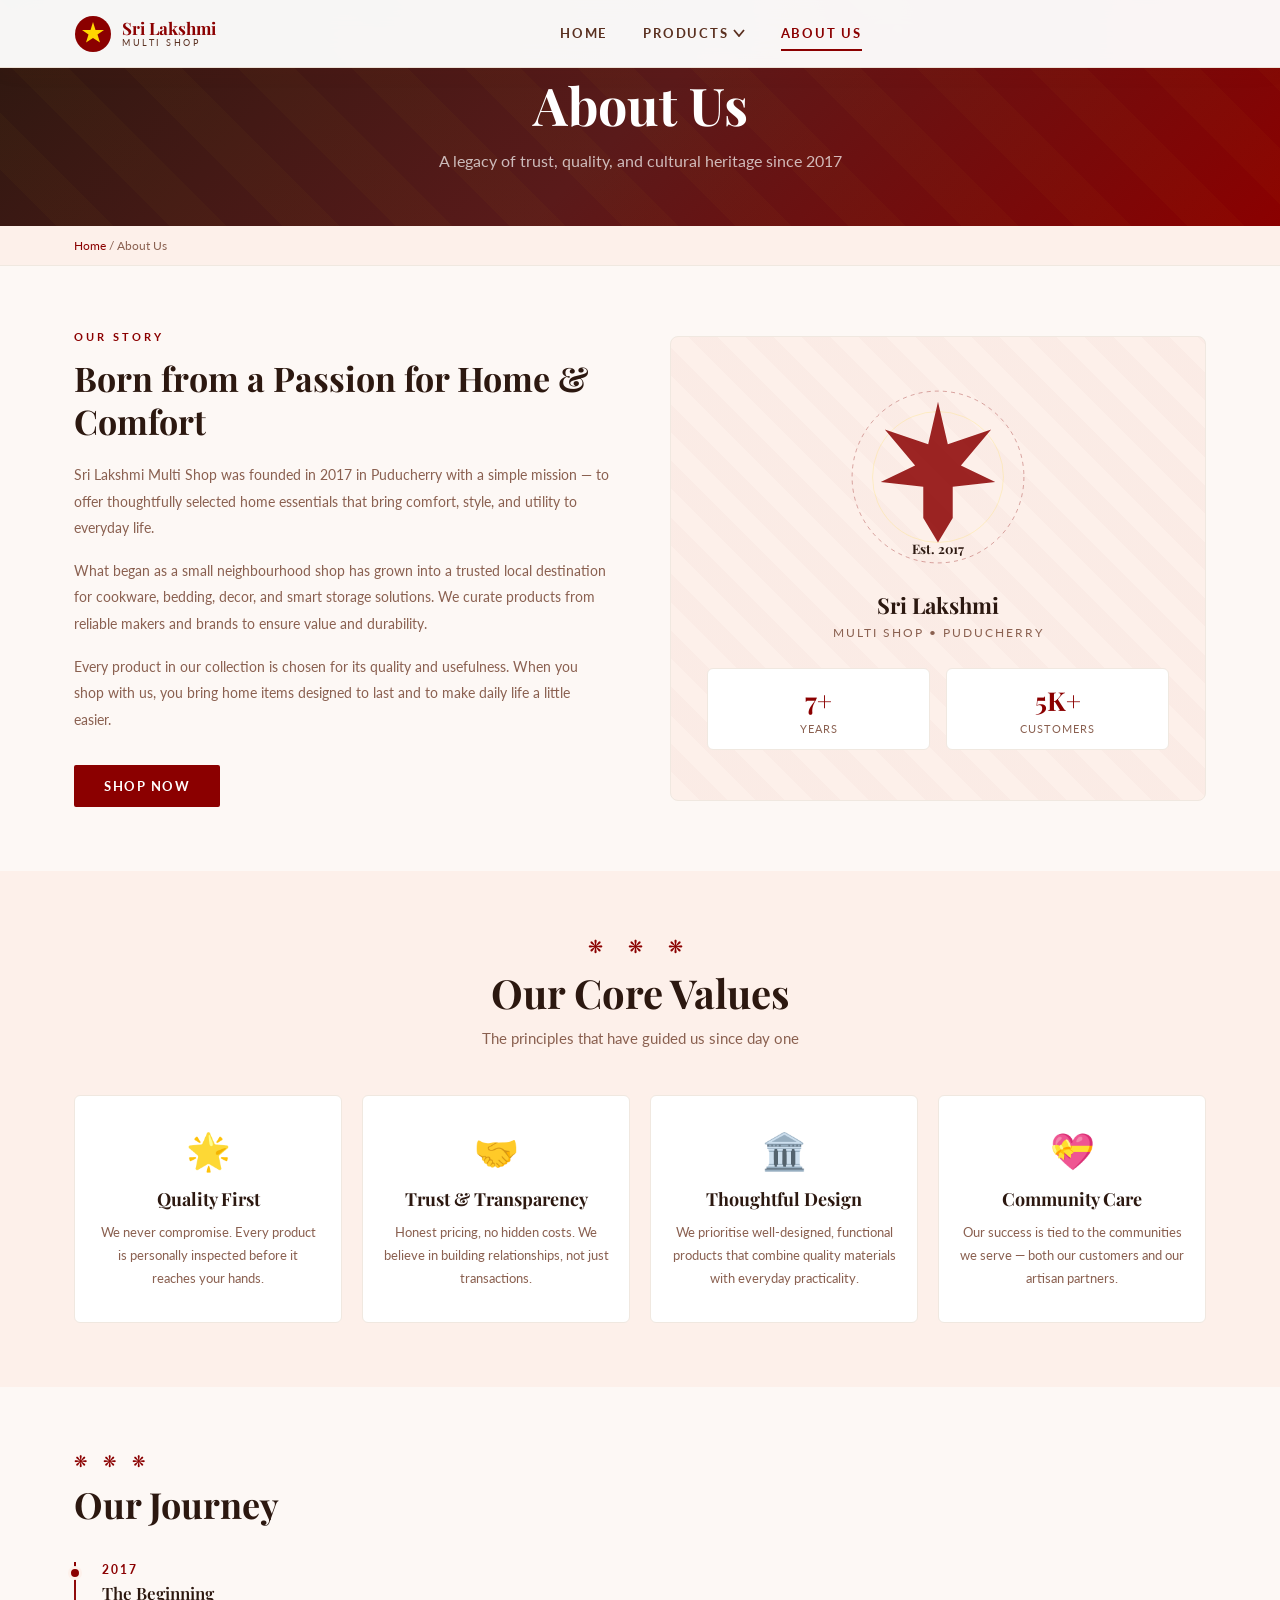
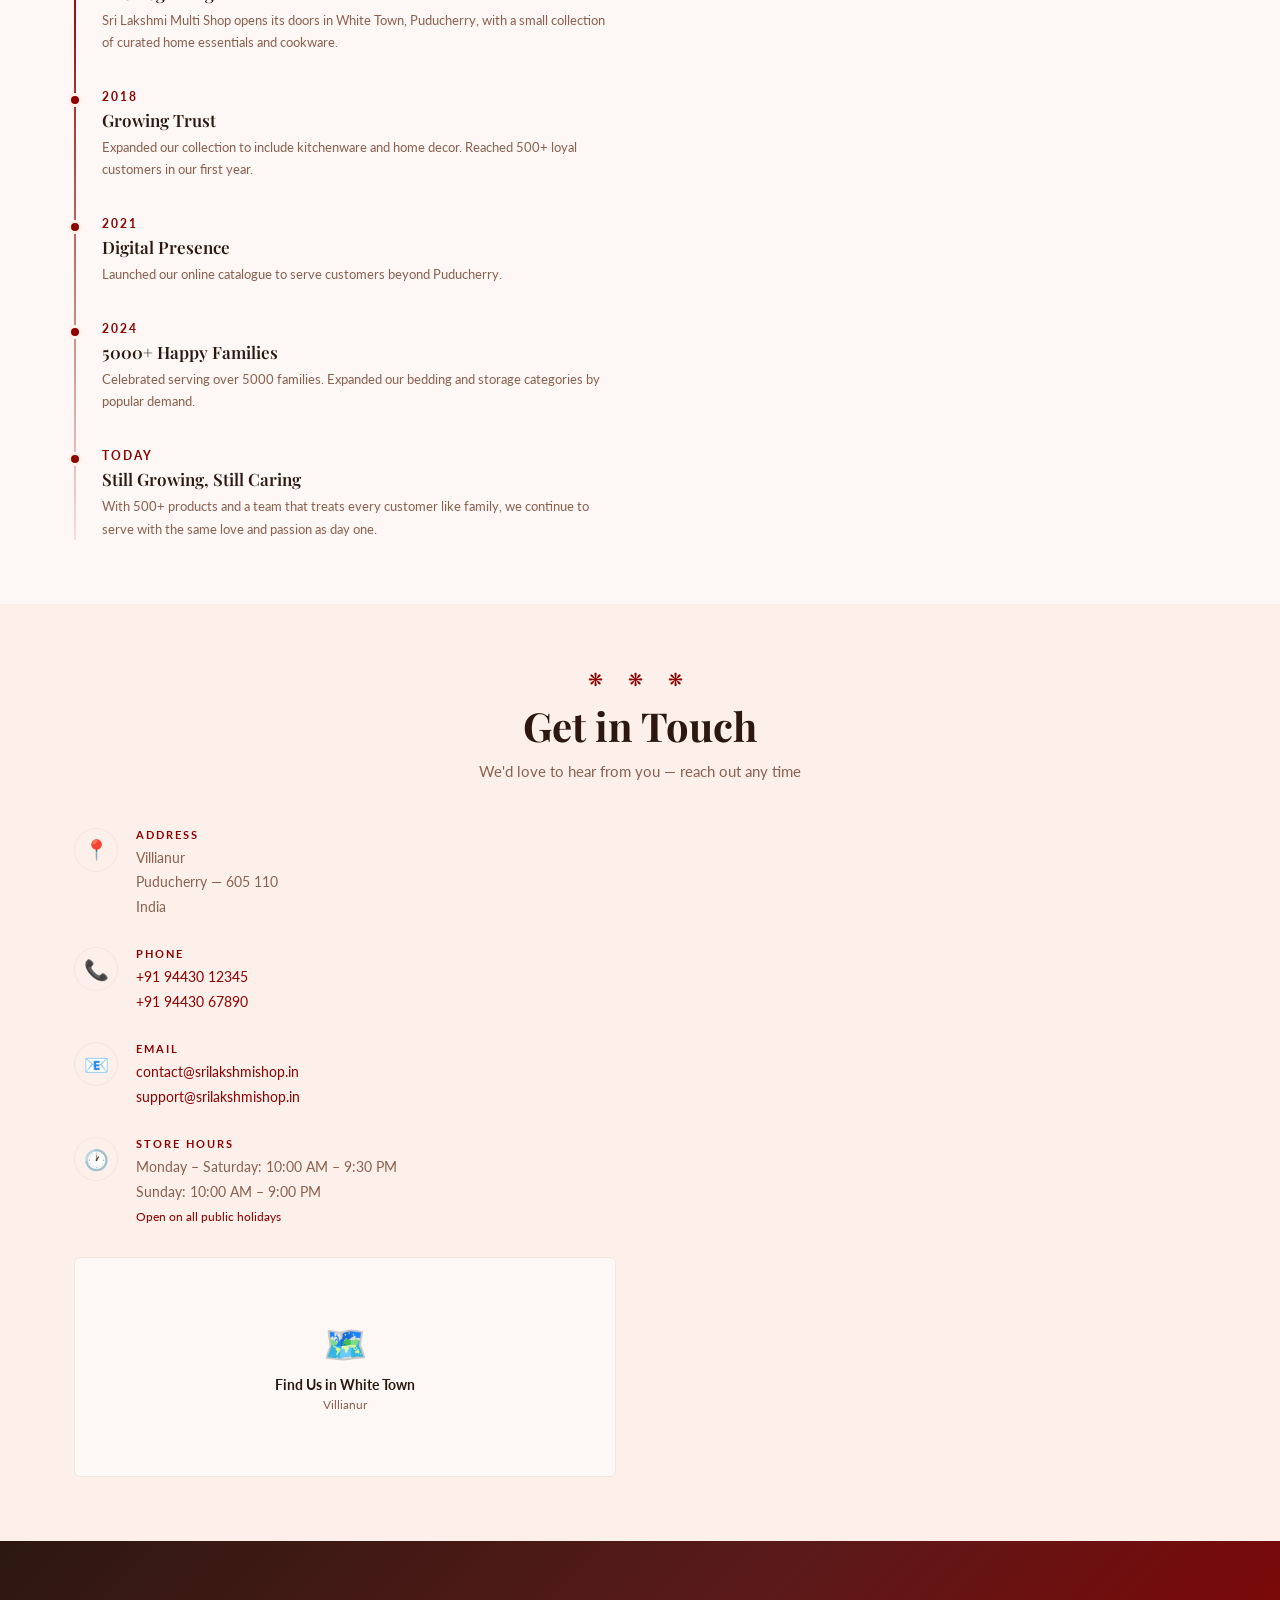
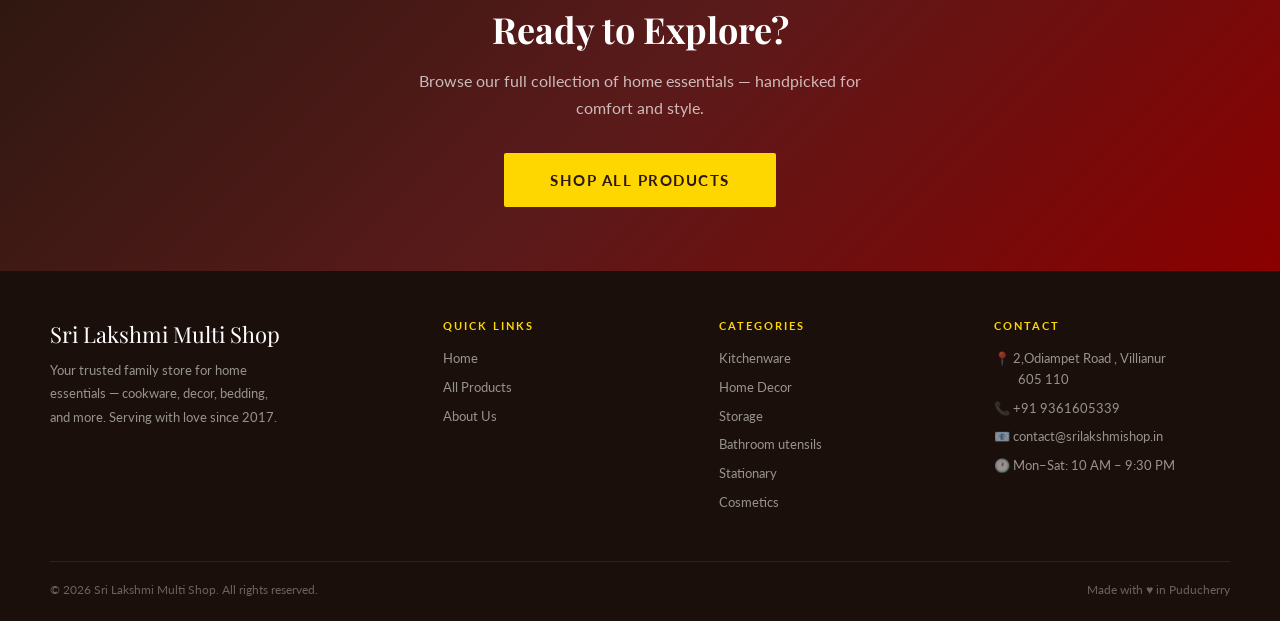
==== about.html @ b6577c48 "Add files via upload" ====
<!DOCTYPE html>
<html lang="en">
<head>
<meta charset="UTF-8">
<meta name="viewport" content="width=device-width,initial-scale=1.0">
<title>About Us — Sri Lakshmi Multi Shop</title>
<link rel="stylesheet" href="css/style.css">
<style>
/* Story section */
.story-grid { display: grid; grid-template-columns: 1fr 1fr; gap: 60px; align-items: center; }
.story-visual {
  background: var(--cream-warm); border-radius: 8px; padding: 50px 36px;
  text-align: center; border: 1px solid var(--border); position: relative; overflow: hidden;
}
.story-visual::before {
  content: ''; position: absolute; inset: 0;
  background: repeating-linear-gradient(45deg,transparent,transparent 20px,rgba(139,0,0,0.02) 20px,rgba(139,0,0,0.02) 40px);
}
.story-visual-inner { position: relative; z-index: 1; }
.story-label { font-size: 11px; font-weight: 700; letter-spacing: 3px; text-transform: uppercase; color: var(--crimson); margin-bottom: 14px; }
.story-heading { font-family: var(--font-display); font-size: clamp(22px,3vw,34px); font-weight: 700; color: var(--text-dark); line-height: 1.25; margin-bottom: 20px; }
.story-text { font-size: 14px; color: var(--text-muted); line-height: 1.9; margin-bottom: 16px; }

/* Values */
.value-card {
  text-align: center; padding: 32px 20px; border-radius: 6px; background: white;
  border: 1px solid var(--border); transition: all 0.3s;
}
.value-card:hover { transform: translateY(-4px); box-shadow: 0 12px 36px rgba(139,0,0,0.08); }
.value-icon { font-size: 36px; margin-bottom: 14px; }
.value-title { font-family: var(--font-display); font-size: 18px; color: var(--text-dark); margin-bottom: 10px; }
.value-desc { font-size: 13px; color: var(--text-muted); line-height: 1.75; }

/* Timeline */
.timeline { position: relative; padding-left: 28px; }
.timeline::before { content: ''; position: absolute; left: 0; top: 0; bottom: 0; width: 2px; background: linear-gradient(to bottom, var(--crimson), rgba(139,0,0,0.1)); }
.timeline-item { position: relative; margin-bottom: 36px; }
.timeline-item::before { content: ''; position: absolute; left: -34px; top: 4px; width: 14px; height: 14px; background: var(--crimson); border-radius: 50%; border: 3px solid var(--cream-warm); }
.timeline-year { font-size: 12px; font-weight: 700; letter-spacing: 2px; text-transform: uppercase; color: var(--crimson); margin-bottom: 5px; }
.timeline-title { font-family: var(--font-display); font-size: 17px; font-weight: 600; color: var(--text-dark); margin-bottom: 5px; }
.timeline-desc { font-size: 13px; color: var(--text-muted); line-height: 1.7; }

/* Contact section */
.contact-grid { display: grid; grid-template-columns: 1fr 1fr; gap: 48px; }
.contact-info-item {
  display: flex; gap: 18px; align-items: flex-start; margin-bottom: 28px;
}
.contact-icon-wrap {
  width: 44px; height: 44px; background: var(--cream-warm); border-radius: 50%;
  display: flex; align-items: center; justify-content: center;
  font-size: 20px; flex-shrink: 0; border: 1px solid var(--border);
}
.contact-info-label { font-size: 11px; font-weight: 700; letter-spacing: 2px; text-transform: uppercase; color: var(--crimson); margin-bottom: 5px; }
.contact-info-val { font-size: 14px; color: var(--text-muted); line-height: 1.75; }
.contact-info-val a { color: var(--crimson); text-decoration: none; }
.contact-info-val a:hover { text-decoration: underline; }

/* Map placeholder */
.map-placeholder {
  background: var(--cream); border: 1px solid var(--border); border-radius: 6px;
  height: 220px; display: flex; align-items: center; justify-content: center;
  color: var(--text-muted); font-size: 14px; margin-top: 20px; text-align: center;
  flex-direction: column; gap: 10px;
}

/* Team */
.team-card {
  text-align: center; padding: 28px 20px;
  background: white; border: 1px solid var(--border); border-radius: 6px;
}
.team-avatar {
  width: 72px; height: 72px; border-radius: 50%;
  background: var(--crimson); color: white; margin: 0 auto 14px;
  display: flex; align-items: center; justify-content: center;
  font-family: var(--font-display); font-size: 24px; font-weight: 700;
}
.team-name { font-family: var(--font-display); font-size: 18px; font-weight: 600; color: var(--text-dark); margin-bottom: 4px; }
.team-role { font-size: 12px; color: var(--crimson); text-transform: uppercase; letter-spacing: 1.5px; font-weight: 700; }

/* CTA banner */
.cta-banner { background: linear-gradient(135deg,#2c1810,#5a1a1a,#8B0000); padding: 64px 24px; text-align: center; }
.cta-banner h2 { font-family: var(--font-display); font-size: 36px; color: white; margin-bottom: 14px; }
.cta-banner p { color: rgba(255,255,255,0.7); font-size: 16px; max-width: 500px; margin: 0 auto 32px; line-height: 1.7; }

@media (max-width: 768px) {
  .story-grid { grid-template-columns: 1fr; gap: 32px; }
  .contact-grid { grid-template-columns: 1fr; gap: 32px; }
}
</style>
</head>
<body>
<div id="nav-container"></div>

<div class="page-header">
  <div class="page-header-inner">
    <h1>About Us</h1>
    <p>A legacy of trust, quality, and cultural heritage since 2017</p>
  </div>
</div>

<div class="breadcrumb">
  <div class="breadcrumb-inner">
    <a href="index.html">Home</a> / About Us
  </div>
</div>

<!-- STORY -->
<section class="section">
  <div class="container">
    <div class="story-grid">
      <div>
        <div class="story-label">Our Story</div>
        <h2 class="story-heading">Born from a Passion for Home &amp; Comfort</h2>
          <p class="story-text">Sri Lakshmi Multi Shop was founded in 2017 in Puducherry with a simple mission — to offer thoughtfully selected home essentials that bring comfort, style, and utility to everyday life.</p>
          <p class="story-text">What began as a small neighbourhood shop has grown into a trusted local destination for cookware, bedding, decor, and smart storage solutions. We curate products from reliable makers and brands to ensure value and durability.</p>
          <p class="story-text">Every product in our collection is chosen for its quality and usefulness. When you shop with us, you bring home items designed to last and to make daily life a little easier.</p>
        <div class="flex-center gap-8 mt-32">
          <a href="products.html" class="btn btn-primary btn-md">Shop Now</a>

        </div>
      </div>
      <div class="story-visual">
        <div class="story-visual-inner">
          <svg width="180" height="180" viewBox="0 0 220 220" xmlns="http://www.w3.org/2000/svg">
            <circle cx="110" cy="110" r="105" fill="none" stroke="#8B0000" stroke-width="1" stroke-dasharray="5 5" opacity="0.4"/>
            <circle cx="110" cy="110" r="80" fill="none" stroke="#FFD700" stroke-width="0.7" opacity="0.3"/>
            <path d="M110,18L122,70L175,52L138,96L180,116L128,122L128,160L110,190L92,160L92,122L40,116L82,96L45,52L98,70Z" fill="#8B0000" opacity="0.85"/>
            <text x="110" y="204" text-anchor="middle" font-family="'Playfair Display',serif" font-size="16" fill="#2c1810" font-weight="700">Est. 2017</text>
          </svg>
          <div style="margin-top:20px;font-family:var(--font-display);font-size:22px;font-weight:700;color:var(--text-dark)">Sri Lakshmi</div>
          <div style="font-size:12px;letter-spacing:2px;text-transform:uppercase;color:var(--text-muted);margin-top:5px">Multi Shop • Puducherry</div>
          <div style="display:grid;grid-template-columns:1fr 1fr;gap:16px;margin-top:28px;text-align:center">
            <div style="background:white;border-radius:6px;padding:14px;border:1px solid var(--border)"><div style="font-family:var(--font-display);font-size:26px;color:var(--crimson);font-weight:700">7+</div><div style="font-size:11px;color:var(--text-muted);text-transform:uppercase;letter-spacing:1px;margin-top:4px">Years</div></div>
            <div style="background:white;border-radius:6px;padding:14px;border:1px solid var(--border)"><div style="font-family:var(--font-display);font-size:26px;color:var(--crimson);font-weight:700">5K+</div><div style="font-size:11px;color:var(--text-muted);text-transform:uppercase;letter-spacing:1px;margin-top:4px">Customers</div></div>
          </div>
        </div>
      </div>
    </div>
  </div>
</section>

<!-- VALUES -->
<section class="section-alt">
  <div class="container">
    <div class="section-title">
      <span class="ornament">❋ ❋ ❋</span>
      <h2>Our Core Values</h2>
      <p>The principles that have guided us since day one</p>
    </div>
    <div class="grid-4">
      <div class="value-card"><div class="value-icon">🌟</div><h3 class="value-title">Quality First</h3><p class="value-desc">We never compromise. Every product is personally inspected before it reaches your hands.</p></div>
      <div class="value-card"><div class="value-icon">🤝</div><h3 class="value-title">Trust & Transparency</h3><p class="value-desc">Honest pricing, no hidden costs. We believe in building relationships, not just transactions.</p></div>
      <div class="value-card"><div class="value-icon">🏛️</div><h3 class="value-title">Thoughtful Design</h3><p class="value-desc">We prioritise well-designed, functional products that combine quality materials with everyday practicality.</p></div>
      <div class="value-card"><div class="value-icon">💝</div><h3 class="value-title">Community Care</h3><p class="value-desc">Our success is tied to the communities we serve — both our customers and our artisan partners.</p></div>
    </div>
  </div>
</section>

<!-- JOURNEY TIMELINE -->
<section class="section">
  <div class="container">
    <div class="grid-2" style="gap:60px;align-items:start">
      <div>
        <div class="section-title" style="text-align:left;margin-bottom:36px">
          <span class="ornament" style="letter-spacing:6px;font-size:16px">❋ ❋ ❋</span>
          <h2 style="font-size:clamp(24px,3vw,36px)">Our Journey</h2>
        </div>
        <div class="timeline">
          <div class="timeline-item">
            <div class="timeline-year">2017</div>
            <div class="timeline-title">The Beginning</div>
            <div class="timeline-desc">Sri Lakshmi Multi Shop opens its doors in White Town, Puducherry, with a small collection of curated home essentials and cookware.</div>
          </div>
          <div class="timeline-item">
            <div class="timeline-year">2018</div>
            <div class="timeline-title">Growing Trust</div>
            <div class="timeline-desc">Expanded our collection to include kitchenware and home decor. Reached 500+ loyal customers in our first year.</div>
          </div>
          <div class="timeline-item">
            <div class="timeline-year">2021</div>
            <div class="timeline-title">Digital Presence</div>
            <div class="timeline-desc">Launched our online catalogue to serve customers beyond Puducherry.</div>
          </div>
          <div class="timeline-item">
            <div class="timeline-year">2024</div>
            <div class="timeline-title">5000+ Happy Families</div>
            <div class="timeline-desc">Celebrated serving over 5000 families. Expanded our bedding and storage categories by popular demand.</div>
          </div>
          <div class="timeline-item" style="margin-bottom:0">
            <div class="timeline-year">Today</div>
            <div class="timeline-title">Still Growing, Still Caring</div>
            <div class="timeline-desc">With 500+ products and a team that treats every customer like family, we continue to serve with the same love and passion as day one.</div>
          </div>
        </div>
      </div>

</section>

<!-- CONTACT -->
<section class="section-alt" id="contact">
  <div class="container">
    <div class="section-title">
      <span class="ornament">❋ ❋ ❋</span>
      <h2>Get in Touch</h2>
      <p>We'd love to hear from you — reach out any time</p>
    </div>
    <div class="contact-grid">
      <!-- Contact Info -->
      <div>
        <div class="contact-info-item">
          <div class="contact-icon-wrap">📍</div>
          <div>
            <div class="contact-info-label">Address</div>
            <div class="contact-info-val">Villianur<br>Puducherry — 605 110<br> India</div>
          </div>
        </div>
        <div class="contact-info-item">
          <div class="contact-icon-wrap">📞</div>
          <div>
            <div class="contact-info-label">Phone</div>
            <div class="contact-info-val">
              <a href="tel:+919443012345">+91 94430 12345</a><br>
              <a href="tel:+919443067890">+91 94430 67890</a>
            </div>
          </div>
        </div>
        <div class="contact-info-item">
          <div class="contact-icon-wrap">📧</div>
          <div>
            <div class="contact-info-label">Email</div>
            <div class="contact-info-val">
              <a href="mailto:contact@srilakshmishop.in">contact@srilakshmishop.in</a><br>
              <a href="mailto:support@srilakshmishop.in">support@srilakshmishop.in</a>
            </div>
          </div>
        </div>
        <div class="contact-info-item">
          <div class="contact-icon-wrap">🕐</div>
          <div>
            <div class="contact-info-label">Store Hours</div>
            <div class="contact-info-val">
              Monday – Saturday: 10:00 AM – 9:30 PM<br>
              Sunday: 10:00 AM – 9:00 PM<br>
              <em style="color:var(--crimson);font-style:normal;font-size:12px">Open on all public holidays</em>
            </div>
          </div>
        </div>
        <div class="map-placeholder">
          <span style="font-size:36px">🗺️</span>
          <div>
            <div style="font-weight:700;color:var(--text-dark);margin-bottom:4px">Find Us in White Town</div>
            <div style="font-size:12px">Villianur</div>
          </div>
        </div>
      </div>

      <!-- Contact Form -->
    
</section>

<!-- CTA BANNER -->
<div class="cta-banner">
  <h2>Ready to Explore?</h2>
  <p>Browse our full collection of home essentials — handpicked for comfort and style.</p>
  <a href="products.html" class="btn btn-gold btn-xl">Shop All Products</a>
</div>

<div id="footer-container"></div>
<button id="scrollTop" aria-label="Scroll to top">
  <svg width="18" height="18" viewBox="0 0 24 24" fill="none" stroke="currentColor" stroke-width="2.5"><line x1="12" y1="19" x2="12" y2="5"/><polyline points="5,12 12,5 19,12"/></svg>
</button>
<div class="toast" id="toast"></div>
<script src="js/app.js"></script>
<script>
document.getElementById('nav-container').innerHTML = renderNavbar('about');
document.getElementById('footer-container').innerHTML = renderFooter();
initNavbar();

function submitContact() {
  const name = document.getElementById('cName').value.trim();
  const email = document.getElementById('cEmail').value.trim();
  const msg = document.getElementById('cMsg').value.trim();
  if (!name || !email || !msg) { showToast('Please fill in all required fields.'); return; }
  showToast('Message sent! We\'ll get back to you within 24 hours. 🙏');
  ['cName','cPhone','cEmail','cMsg'].forEach(id=>document.getElementById(id).value='');
}
</script>
</body>
</html>
---- css/style.css ----
@import url('https://fonts.googleapis.com/css2?family=Playfair+Display:ital,wght@0,400;0,600;0,700;1,400&family=Lato:wght@300;400;700;900&display=swap');

/* ─── RESET & BASE ─── */
*, *::before, *::after { box-sizing: border-box; margin: 0; padding: 0; }

:root {
  --crimson: #8B0000;
  --crimson-dark: #6b0000;
  --crimson-deep: #2c1810;
  --crimson-mid: #5a1a1a;
  --gold: #FFD700;
  --gold-dark: #B8860B;
  --cream: #fdf8f5;
  --cream-warm: #fdf0ea;
  --cream-light: #fff9f7;
  --text-dark: #2c1810;
  --text-mid: #5a3020;
  --text-muted: #8a6050;
  --border: #f0e8e0;
  --border-mid: #d4b5a8;
  --font-display: 'Playfair Display', Georgia, serif;
  --font-body: 'Lato', sans-serif;
  --nav-h: 68px;
  --max: 1180px;
}

html { scroll-behavior: smooth; }

body {
  font-family: var(--font-body);
  background: var(--cream);
  color: var(--text-dark);
  min-height: 100vh;
  -webkit-font-smoothing: antialiased;
}

img { display: block; max-width: 100%; }
a { text-decoration: none; color: inherit; }
button { cursor: pointer; }
textarea, input, select { font-family: inherit; }

/* ─── SCROLLBAR ─── */
::-webkit-scrollbar { width: 5px; }
::-webkit-scrollbar-track { background: var(--cream); }
::-webkit-scrollbar-thumb { background: var(--border-mid); border-radius: 3px; }

/* ─── CONTAINER ─── */
.container { max-width: var(--max); margin: 0 auto; padding: 0 24px; }

/* ─── NAVBAR ─── */
.navbar {
  position: fixed; top: 0; left: 0; right: 0; z-index: 1000;
  height: var(--nav-h);
  background: rgba(255,255,255,0.96);
  backdrop-filter: blur(14px);
  border-bottom: 1px solid rgba(232,213,196,0.6);
  box-shadow: 0 2px 24px rgba(139,0,0,0.06);
  transition: all 0.3s;
}
.navbar.scrolled {
  background: rgba(255,255,255,0.99);
  box-shadow: 0 4px 32px rgba(139,0,0,0.1);
  border-bottom-color: #e8d5c4;
}
.nav-inner {
  max-width: var(--max); margin: 0 auto; padding: 0 24px;
  height: 100%; display: flex; align-items: center; justify-content: space-between;
}
.nav-logo { display: flex; align-items: center; gap: 10px; cursor: pointer; text-decoration: none; }
.nav-logo-text .shop-name {
  font-family: var(--font-display); font-size: 17px; font-weight: 700;
  color: var(--crimson); line-height: 1.1;
}
.nav-logo-text .shop-tag {
  font-size: 9px; letter-spacing: 2.5px; color: var(--text-mid);
  text-transform: uppercase;
}
.nav-links { display: flex; align-items: center; gap: 36px; }
.nav-link {
  font-family: var(--font-body); font-size: 13px; font-weight: 700;
  letter-spacing: 1.8px; text-transform: uppercase; color: var(--text-mid);
  background: none; border: none; padding: 8px 0;
  border-bottom: 2px solid transparent; transition: all 0.2s; text-decoration: none;
  display: inline-block;
}
.nav-link:hover, .nav-link.active { color: var(--crimson); border-bottom-color: var(--crimson); }

/* Dropdown */
.nav-dropdown { position: relative; }
.nav-dropdown-menu {
  display: none; position: absolute; top: 100%; left: 50%;
  transform: translateX(-50%); background: white;
  border: 1px solid var(--border); border-radius: 6px;
  padding: 8px 0; min-width: 200px;
  box-shadow: 0 12px 40px rgba(44,24,16,0.12); z-index: 200;
}
.nav-dropdown:hover .nav-dropdown-menu { display: block; }

/* Allow JS to toggle dropdown on touch/click devices */
.nav-dropdown.open .nav-dropdown-menu { display: block; }
.nav-dropdown.open .nav-dropdown-toggle svg { transform: rotate(180deg); }
.nav-dropdown-item {
  display: block; padding: 11px 20px; font-size: 13px; color: var(--text-mid);
  transition: background 0.15s; font-family: var(--font-body); text-decoration: none;
}
.nav-dropdown-item:hover { background: var(--cream-warm); color: var(--crimson); }
.nav-dropdown-toggle { display: flex; align-items: center; gap: 4px; }
.nav-dropdown-toggle svg { transition: transform 0.2s; }
.nav-dropdown:hover .nav-dropdown-toggle svg { transform: rotate(180deg); }

/* Nav Actions */
.nav-actions { display: flex; align-items: center; gap: 16px; }
.nav-cart-btn {
  background: none; border: none; position: relative; padding: 6px;
  color: var(--text-mid); transition: color 0.2s;
}
.nav-cart-btn:hover { color: var(--crimson); }
.cart-badge {
  position: absolute; top: -2px; right: -2px;
  background: var(--crimson); color: white;
  width: 18px; height: 18px; border-radius: 50%;
  font-size: 10px; font-weight: 700;
  display: flex; align-items: center; justify-content: center;
}

/* Mobile hamburger */
.nav-hamburger {
  display: none; flex-direction: column; gap: 5px;
  background: none; border: none; padding: 4px;
}
.nav-hamburger span { width: 22px; height: 2px; background: var(--text-mid); border-radius: 2px; transition: all 0.3s; }

/* Mobile menu */
.mobile-menu {
  display: none; position: fixed; top: var(--nav-h); left: 0; right: 0; bottom: 0;
  background: white; z-index: 999; padding: 24px;
  flex-direction: column; gap: 8px; overflow-y: auto;
}
.mobile-menu.open { display: flex; }
.mobile-menu-link {
  padding: 14px 16px; font-size: 15px; font-weight: 700; letter-spacing: 1px;
  text-transform: uppercase; color: var(--text-mid); border-radius: 4px;
  text-decoration: none; display: block; transition: all 0.15s;
}
.mobile-menu-link:hover, .mobile-menu-link.active { background: var(--cream-warm); color: var(--crimson); }
.mobile-menu-cat {
  padding: 10px 28px; font-size: 13px; color: var(--text-muted);
  border-radius: 4px; text-decoration: none; display: block; transition: all 0.15s;
}
.mobile-menu-cat:hover { background: var(--cream-warm); color: var(--crimson); }
.mobile-divider { height: 1px; background: var(--border); margin: 8px 0; }

/* ─── BUTTONS ─── */
.btn {
  display: inline-flex; align-items: center; justify-content: center;
  font-family: var(--font-body); font-weight: 700;
  letter-spacing: 1.5px; text-transform: uppercase;
  border-radius: 2px; transition: all 0.22s; cursor: pointer;
  text-decoration: none;
}
.btn-sm { font-size: 11px; padding: 8px 18px; }
.btn-md { font-size: 13px; padding: 11px 28px; }
.btn-lg { font-size: 14px; padding: 14px 36px; }
.btn-xl { font-size: 15px; padding: 16px 44px; }
.btn-primary { background: var(--crimson); color: white; border: 2px solid var(--crimson); }
.btn-primary:hover { background: var(--crimson-dark); border-color: var(--crimson-dark); transform: translateY(-1px); }
.btn-outline { background: transparent; color: var(--crimson); border: 2px solid var(--crimson); }
.btn-outline:hover { background: var(--crimson); color: white; transform: translateY(-1px); }
.btn-gold { background: var(--gold); color: var(--text-dark); border: 2px solid var(--gold); }
.btn-gold:hover { background: #e5c400; border-color: #e5c400; transform: translateY(-1px); }
.btn-ghost { background: transparent; border: 2px solid rgba(255,215,0,0.5); color: var(--gold); }
.btn-ghost:hover { background: rgba(255,215,0,0.1); border-color: var(--gold); }
.btn-dark { background: var(--crimson-deep); color: white; border: 2px solid var(--crimson-deep); }
.btn-dark:hover { background: #1a0f0a; transform: translateY(-1px); }

/* ─── SECTION TITLE ─── */
.section-title { text-align: center; margin-bottom: 48px; }
.section-title .ornament { display: block; color: var(--crimson); font-size: 18px; letter-spacing: 10px; margin-bottom: 12px; }
.section-title h2 { font-family: var(--font-display); font-size: clamp(26px,4vw,40px); color: var(--text-dark); font-weight: 700; line-height: 1.2; }
.section-title p { margin-top: 12px; color: var(--text-muted); font-size: 15px; max-width: 500px; margin-left: auto; margin-right: auto; }

/* ─── PRODUCT CARD ─── */
.product-card {
  background: white; border-radius: 4px; overflow: hidden;
  border: 1px solid var(--border); cursor: pointer;
  transition: all 0.3s ease; text-decoration: none; display: block;
}
.product-card:hover { transform: translateY(-5px); box-shadow: 0 16px 48px rgba(139,0,0,0.12); }
.product-card-img {
  background: var(--cream); height: 220px;
  display: flex; align-items: center; justify-content: center; position: relative;
  overflow: hidden;
}
.product-card-body { padding: 18px; }
.product-cat {
  font-size: 10px; letter-spacing: 2px; text-transform: uppercase;
  color: var(--crimson); font-weight: 700; margin-bottom: 6px;
}
.product-name { font-family: var(--font-display); font-size: 17px; font-weight: 600; margin-bottom: 10px; color: var(--text-dark); line-height: 1.35; }
.product-price-row { display: flex; align-items: baseline; gap: 8px; }
.product-price { font-family: var(--font-display); font-size: 20px; color: var(--crimson); font-weight: 700; }
.product-original { font-size: 13px; color: var(--text-muted); text-decoration: line-through; }
.product-colors { display: flex; gap: 5px; margin-top: 10px; }
.product-swatch { width: 13px; height: 13px; border-radius: 50%; border: 1px solid rgba(0,0,0,0.12); }

/* ─── BADGES ─── */
.badge { display: inline-block; padding: 3px 8px; border-radius: 2px; font-size: 10px; font-weight: 700; letter-spacing: 1px; text-transform: uppercase; }
.badge-new { background: var(--crimson); color: white; }
.badge-featured { background: var(--gold); color: var(--text-dark); }
.badge-sale { background: #2d7a2d; color: white; }
.badge-stack { position: absolute; top: 12px; left: 12px; display: flex; flex-direction: column; gap: 4px; }

/* ─── STAR RATING ─── */
.stars { display: flex; gap: 2px; }
.star { font-size: 14px; color: #F59E0B; }
.star.empty { color: #ddd; }

/* ─── FORM ─── */
.form-label { display: block; font-size: 11px; font-weight: 700; letter-spacing: 0.8px; text-transform: uppercase; color: var(--text-mid); margin-bottom: 6px; }
.form-input, .form-select, .form-textarea {
  width: 100%; padding: 11px 14px; border: 1.5px solid var(--border-mid);
  border-radius: 4px; font-size: 14px; color: var(--text-dark);
  background: white; outline: none; transition: border-color 0.2s;
  font-family: var(--font-body);
}
.form-input:focus, .form-select:focus, .form-textarea:focus {
  border-color: var(--crimson); box-shadow: 0 0 0 3px rgba(139,0,0,0.07);
}
.form-select {
  appearance: none;
  background-image: url("data:image/svg+xml,%3Csvg width='10' height='7' viewBox='0 0 10 7' fill='none' xmlns='http://www.w3.org/2000/svg'%3E%3Cpath d='M1 1L5 6L9 1' stroke='%235a3020' stroke-width='1.5'/%3E%3C/svg%3E");
  background-repeat: no-repeat; background-position: right 12px center; padding-right: 34px;
}
.form-textarea { resize: vertical; }
.form-group { margin-bottom: 18px; }

/* ─── PAGE HEADER ─── */
.page-header {
  background: linear-gradient(135deg, #2c1810 0%, #5a1a1a 50%, #8B0000 100%);
  padding: 70px 24px 56px; text-align: center; position: relative; overflow: hidden;
}
.page-header::before {
  content: ''; position: absolute; inset: 0;
  background-image: repeating-linear-gradient(45deg, transparent, transparent 40px, rgba(255,215,0,0.025) 40px, rgba(255,215,0,0.025) 80px);
}
.page-header-inner { position: relative; z-index: 1; }
.page-header h1 { font-family: var(--font-display); font-size: clamp(32px,5vw,52px); font-weight: 700; color: white; margin-bottom: 12px; }
.page-header p { color: rgba(255,255,255,0.7); font-size: 16px; max-width: 500px; margin: 0 auto; }

/* ─── BREADCRUMB ─── */
.breadcrumb { background: var(--cream-warm); padding: 12px 0; border-bottom: 1px solid var(--border); }
.breadcrumb-inner { max-width: var(--max); margin: 0 auto; padding: 0 24px; font-size: 12px; color: var(--text-muted); font-family: var(--font-body); }
.breadcrumb-inner a { color: var(--crimson); text-decoration: none; }
.breadcrumb-inner a:hover { text-decoration: underline; }

/* ─── FILTER CHIPS ─── */
.chip {
  padding: 7px 16px; border-radius: 20px; font-size: 12px; font-weight: 700;
  letter-spacing: 0.5px; cursor: pointer;
  border: 1.5px solid var(--border-mid); color: var(--text-mid);
  background: white; transition: all 0.2s; font-family: var(--font-body);
  text-decoration: none; display: inline-block;
}
.chip:hover { border-color: var(--crimson); color: var(--crimson); }
.chip.active { background: var(--crimson); color: white; border-color: var(--crimson); }

/* ─── VARIANT BTN ─── */
.variant-btn {
  padding: 8px 16px; border: 1.5px solid var(--border-mid);
  background: white; font-size: 13px; font-family: var(--font-body);
  cursor: pointer; border-radius: 2px; transition: all 0.18s;
}
.variant-btn:hover { border-color: var(--crimson); color: var(--crimson); }
.variant-btn.active { border-color: var(--crimson); background: var(--crimson); color: white; }

/* ─── QTY ─── */
.qty-wrap { display: flex; align-items: center; gap: 0; border: 1.5px solid var(--border-mid); border-radius: 2px; width: fit-content; }
.qty-btn {
  width: 38px; height: 38px; background: none; border: none;
  font-size: 18px; cursor: pointer; color: var(--text-mid);
  display: flex; align-items: center; justify-content: center;
  transition: all 0.15s;
}
.qty-btn:hover { background: var(--crimson); color: white; }
.qty-num { min-width: 42px; text-align: center; font-family: var(--font-display); font-size: 17px; font-weight: 600; padding: 0 4px; border-left: 1.5px solid var(--border-mid); border-right: 1.5px solid var(--border-mid); line-height: 38px; }

/* ─── COLOR SWATCH ─── */
.color-swatch {
  width: 30px; height: 30px; border-radius: 50%; cursor: pointer;
  border: 2.5px solid transparent; transition: all 0.15s;
  position: relative;
}
.color-swatch.active { box-shadow: 0 0 0 2px white, 0 0 0 4px var(--text-dark); }

/* review-card styles removed (reviews UI disabled) */

/* ─── FOOTER ─── */
.footer {
  background: #1a0f0a; color: rgba(255,255,255,0.7);
  padding: 48px 24px 24px; font-family: var(--font-body);
}
.footer-inner { max-width: var(--max); margin: 0 auto; }
.footer-top { display: grid; grid-template-columns: 1.5fr 1fr 1fr 1fr; gap: 40px; margin-bottom: 40px; }
.footer-brand .brand-name { font-family: var(--font-display); font-size: 22px; color: white; margin-bottom: 10px; }
.footer-brand p { font-size: 13px; line-height: 1.8; color: rgba(255,255,255,0.55); max-width: 240px; }
.footer-col h4 { font-size: 11px; font-weight: 700; letter-spacing: 2px; text-transform: uppercase; color: var(--gold); margin-bottom: 16px; }
.footer-col a, .footer-col p { display: block; font-size: 13px; color: rgba(255,255,255,0.55); margin-bottom: 8px; text-decoration: none; transition: color 0.15s; line-height: 1.6; }
.footer-col a:hover { color: rgba(255,255,255,0.9); }
.footer-bottom { border-top: 1px solid rgba(255,255,255,0.08); padding-top: 20px; display: flex; justify-content: space-between; align-items: center; font-size: 12px; }
.footer-bottom p { color: rgba(255,255,255,0.35); }

/* ─── SCROLL TO TOP ─── */
#scrollTop {
  position: fixed; bottom: 32px; right: 32px;
  width: 44px; height: 44px; background: var(--crimson); color: white;
  border: none; border-radius: 50%; cursor: pointer;
  display: flex; align-items: center; justify-content: center;
  box-shadow: 0 4px 18px rgba(139,0,0,0.35); z-index: 800;
  opacity: 0; transform: translateY(12px); transition: all 0.3s; pointer-events: none;
}
#scrollTop.visible { opacity: 1; transform: translateY(0); pointer-events: all; }
#scrollTop:hover { background: var(--crimson-dark); transform: translateY(-2px); }

/* ─── ADMIN SIDEBAR ─── */
.admin-layout { display: flex; min-height: 100vh; }
.admin-sidebar {
  width: 240px; background: var(--crimson-deep); position: fixed;
  top: 0; left: 0; bottom: 0; display: flex; flex-direction: column;
  z-index: 200; padding: 0 0 20px;
}
.admin-sidebar-logo { padding: 20px 18px; border-bottom: 1px solid rgba(255,255,255,0.08); }
.admin-nav-item {
  display: flex; align-items: center; gap: 12px;
  padding: 11px 16px; margin: 3px 8px; border-radius: 6px;
  color: rgba(255,255,255,0.65); font-size: 13px; font-family: var(--font-body);
  font-weight: 700; letter-spacing: 0.5px; cursor: pointer;
  transition: all 0.15s; text-decoration: none;
}
.admin-nav-item:hover { background: rgba(139,0,0,0.35); color: rgba(255,255,255,0.9); }
.admin-nav-item.active { background: rgba(139,0,0,0.5); color: var(--gold); }
.admin-nav-icon { font-size: 16px; flex-shrink: 0; }
.admin-main { margin-left: 240px; flex: 1; padding: 32px; background: #f5f0ec; min-height: 100vh; }
.admin-header { margin-bottom: 28px; }
.admin-header h1 { font-family: var(--font-display); font-size: 26px; font-weight: 700; color: var(--text-dark); }
.admin-header p { color: var(--text-muted); font-size: 13px; margin-top: 4px; }
.admin-card { background: white; border-radius: 8px; padding: 22px; border: 1px solid var(--border); margin-bottom: 20px; }
.admin-card h3 { font-family: var(--font-display); font-size: 18px; color: var(--text-dark); margin-bottom: 16px; }
.stat-card { background: white; border-radius: 8px; padding: 22px; border: 1px solid var(--border); text-align: center; }
.stat-card .stat-icon { font-size: 30px; margin-bottom: 10px; }
.stat-card .stat-value { font-family: var(--font-display); font-size: 30px; font-weight: 700; margin-bottom: 4px; }
.stat-card .stat-label { font-size: 11px; font-weight: 700; letter-spacing: 1.5px; text-transform: uppercase; color: var(--text-muted); }
table { border-collapse: collapse; width: 100%; }
thead th { background: var(--cream-warm); font-size: 11px; letter-spacing: 1.5px; text-transform: uppercase; color: var(--text-mid); padding: 12px 16px; text-align: left; border-bottom: 2px solid var(--border); font-family: var(--font-body); font-weight: 700; }
tbody td { padding: 12px 16px; font-size: 13px; border-bottom: 1px solid var(--border); vertical-align: middle; }
tbody tr:hover td { background: var(--cream); }
.tbl-action { background: var(--cream-warm); border: none; padding: 6px 10px; border-radius: 3px; cursor: pointer; font-size: 14px; transition: all 0.15s; }
.tbl-action:hover { transform: scale(1.1); }

/* ─── TOAST ─── */
.toast {
  position: fixed; bottom: 90px; left: 50%; transform: translateX(-50%);
  background: var(--text-dark); color: white; padding: 12px 24px;
  border-radius: 4px; font-size: 13px; z-index: 9000; pointer-events: none;
  opacity: 0; transition: opacity 0.3s;
}
.toast.show { opacity: 1; }

/* ─── DIVIDERS ─── */
.stats-strip { background: var(--crimson-deep); padding: 28px 24px; }
.stats-strip .container { display: grid; grid-template-columns: repeat(4,1fr); gap: 16px; }
.stat-item { text-align: center; }
.stat-item .num { font-family: var(--font-display); font-size: 30px; color: var(--gold); font-weight: 700; }
.stat-item .lbl { font-size: 11px; color: rgba(255,255,255,0.55); letter-spacing: 2px; text-transform: uppercase; margin-top: 4px; }

/* ─── GRID LAYOUTS ─── */
.grid-2 { display: grid; grid-template-columns: 1fr 1fr; gap: 24px; }
.grid-3 { display: grid; grid-template-columns: repeat(3,1fr); gap: 24px; }
.grid-4 { display: grid; grid-template-columns: repeat(4,1fr); gap: 20px; }
.grid-auto-3 { display: grid; grid-template-columns: repeat(auto-fill, minmax(260px,1fr)); gap: 24px; }
.grid-auto-4 { display: grid; grid-template-columns: repeat(auto-fill, minmax(220px,1fr)); gap: 20px; }

/* ─── UTILITY ─── */
.pt-nav { padding-top: var(--nav-h); }
.section { padding: 64px 0; }
.section-alt { padding: 64px 0; background: var(--cream-warm); }
.text-center { text-align: center; }
.text-crimson { color: var(--crimson); }
.font-display { font-family: var(--font-display); }
.gap-8 { gap: 8px; }
.flex { display: flex; } .flex-center { display: flex; align-items: center; } .flex-between { display: flex; align-items: center; justify-content: space-between; }
.mt-8{margin-top:8px;}.mt-12{margin-top:12px;}.mt-16{margin-top:16px;}.mt-24{margin-top:24px;}.mt-32{margin-top:32px;}.mt-48{margin-top:48px;}
.mb-8{margin-bottom:8px;}.mb-12{margin-bottom:12px;}.mb-16{margin-bottom:16px;}.mb-24{margin-bottom:24px;}.mb-32{margin-bottom:32px;}

/* ─── RESPONSIVE ─── */
@media (max-width: 900px) {
  .nav-links { display: none; }
  .nav-hamburger { display: flex; }
  .footer-top { grid-template-columns: 1fr 1fr; gap: 28px; }
  .stats-strip .container { grid-template-columns: repeat(2,1fr); }
  .grid-4 { grid-template-columns: repeat(2,1fr); }
  .grid-3 { grid-template-columns: repeat(2,1fr); }
}
@media (max-width: 600px) {
  .grid-2, .grid-3, .grid-4 { grid-template-columns: 1fr; }
  .footer-top { grid-template-columns: 1fr; }
  .stats-strip .container { grid-template-columns: repeat(2,1fr); }
  .admin-sidebar { width: 200px; }
  .admin-main { margin-left: 200px; padding: 20px; }
}
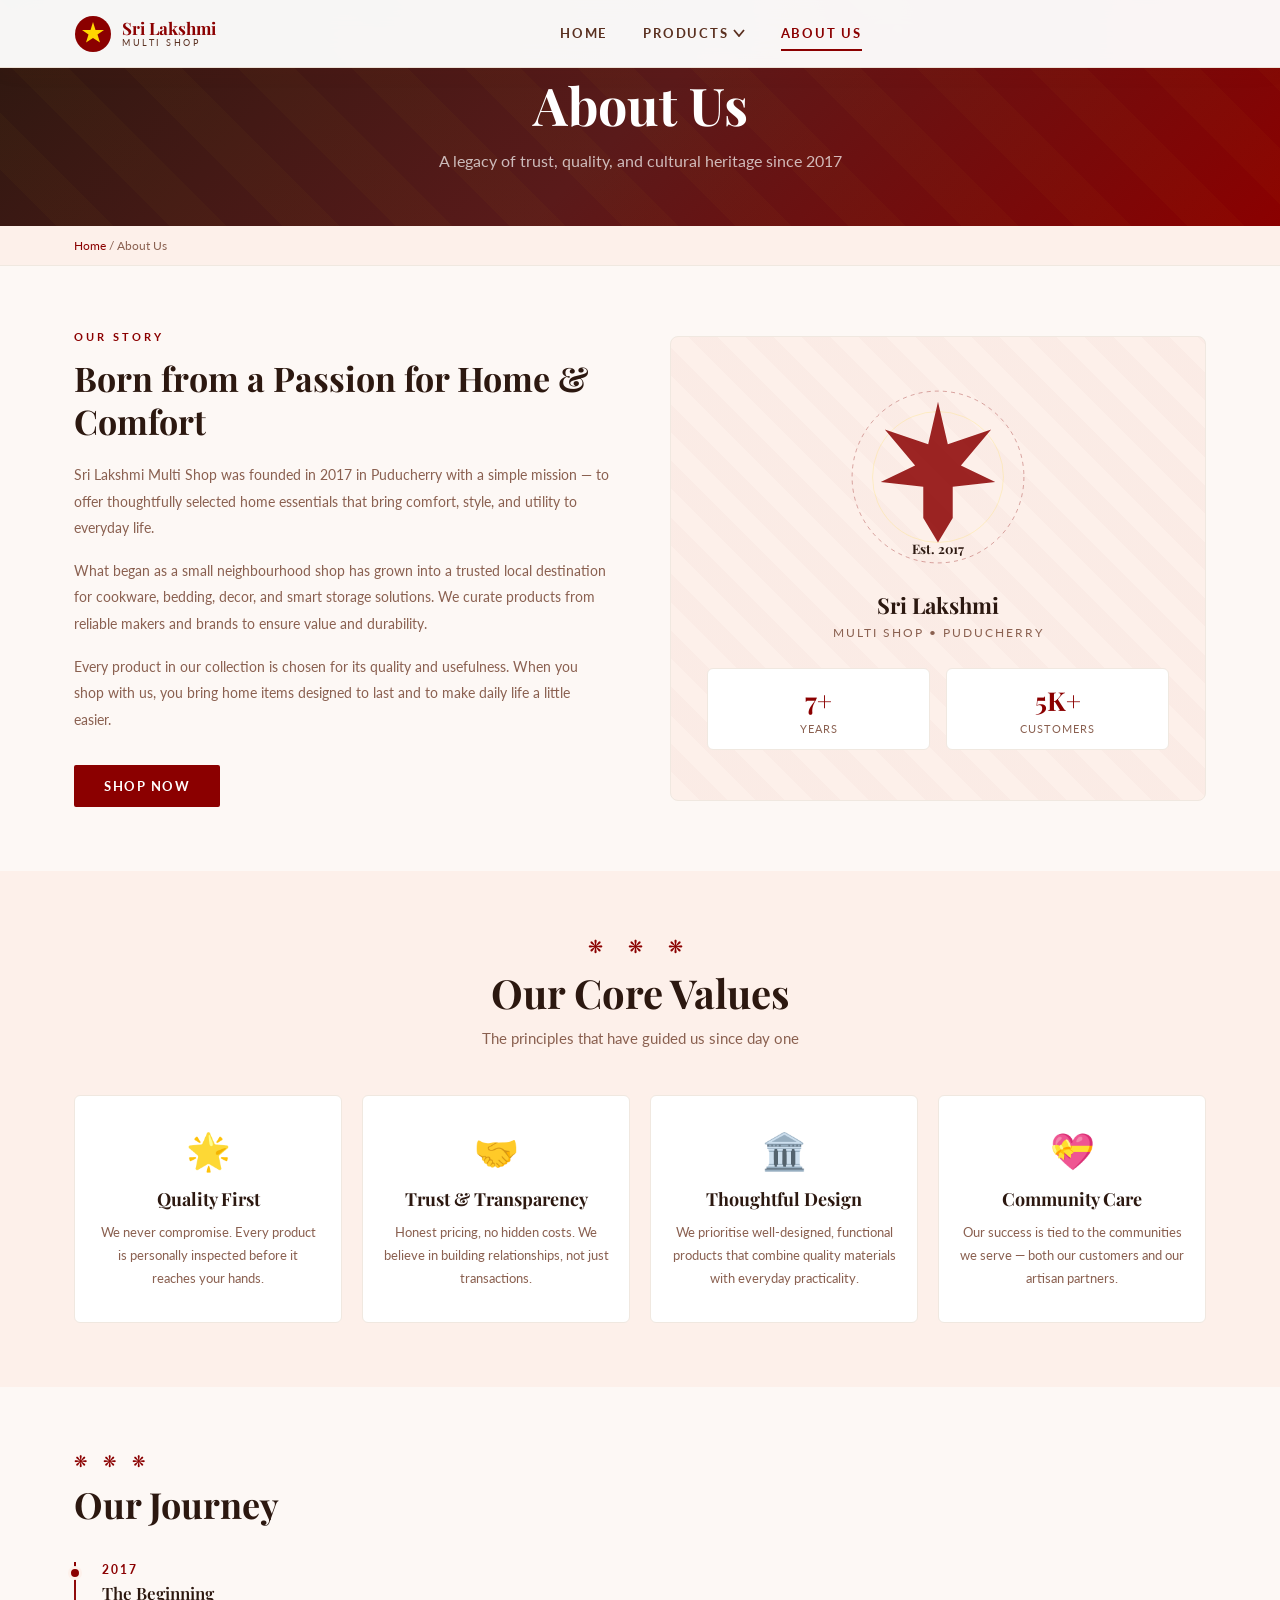
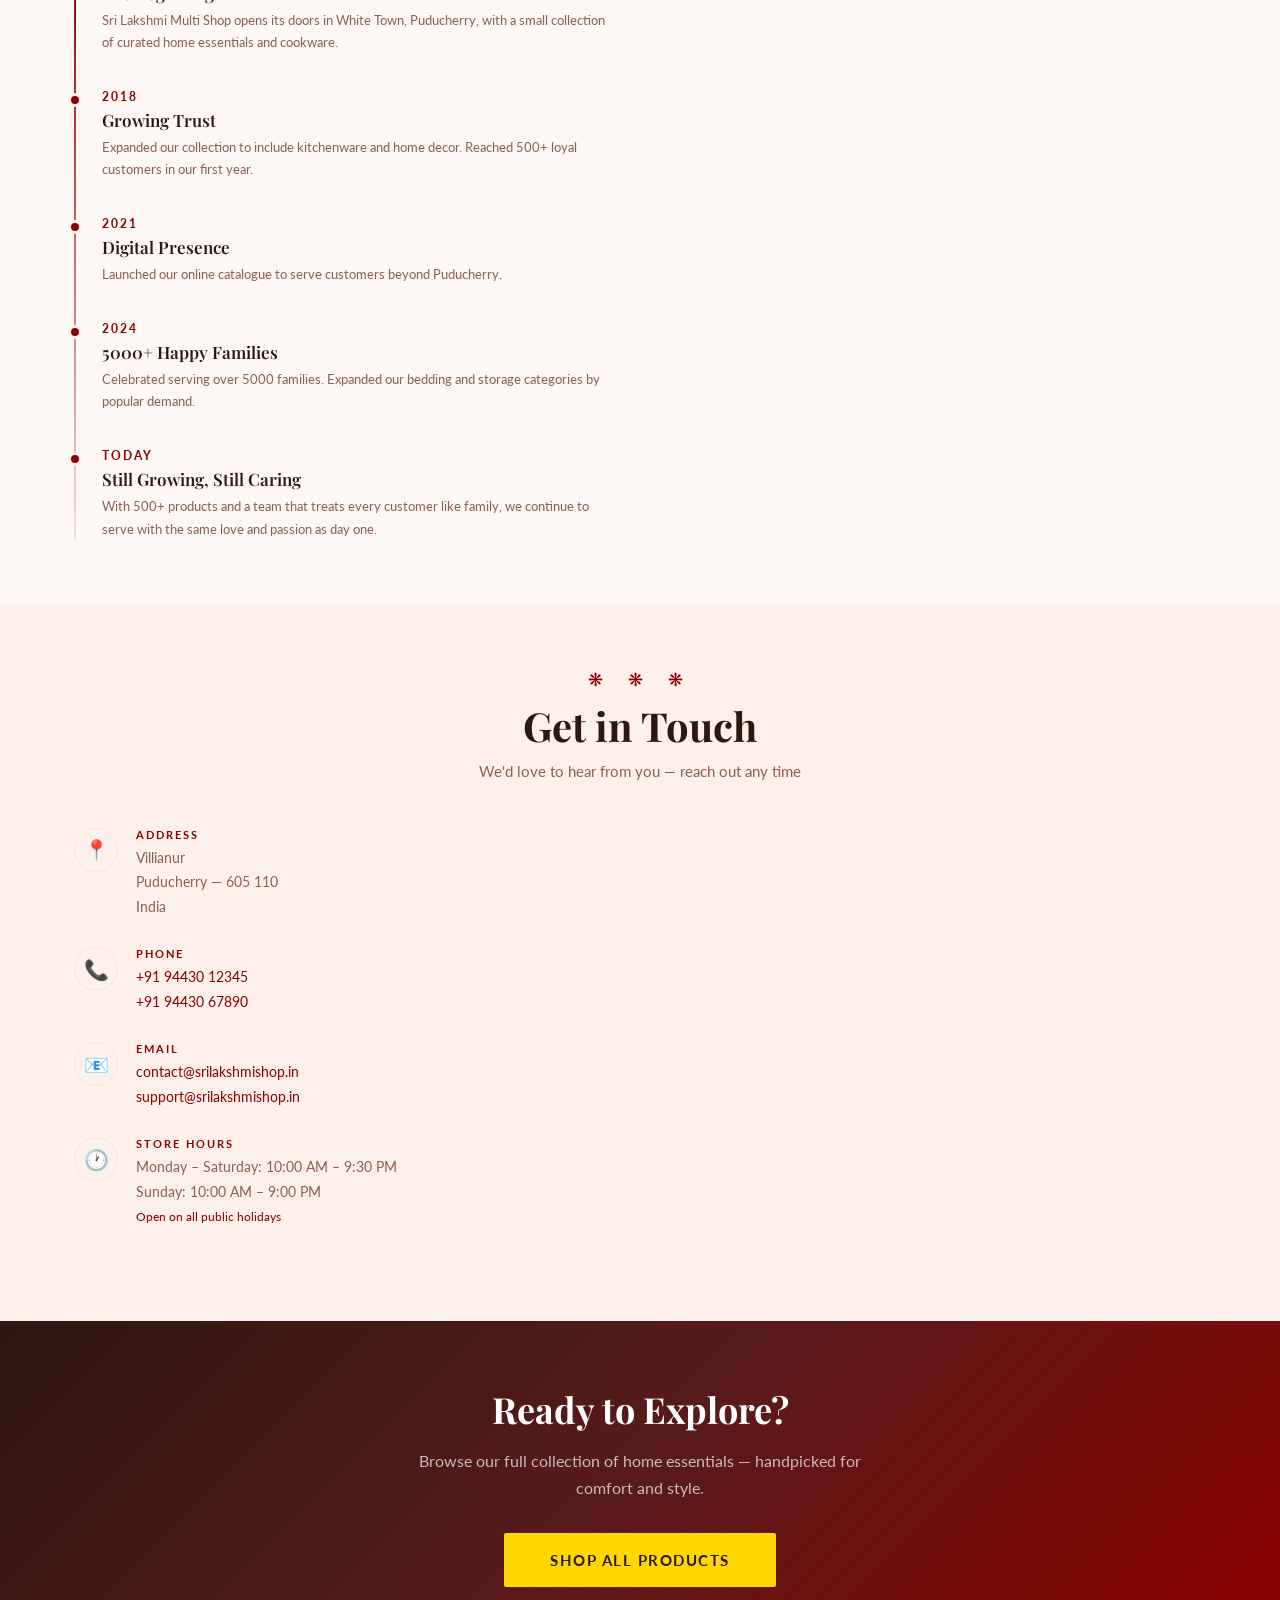
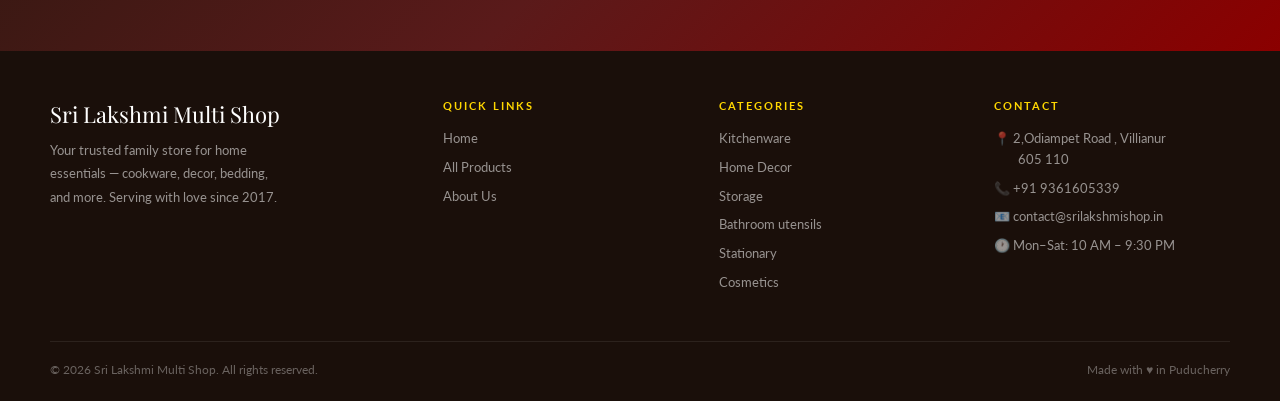
==== commit 1390876f: "Update about.html" ====
--- a/about.html
+++ b/about.html
@@ -245,14 +245,7 @@
             </div>
           </div>
         </div>
-        <div class="map-placeholder">
-          <span style="font-size:36px">🗺️</span>
-          <div>
-            <div style="font-weight:700;color:var(--text-dark);margin-bottom:4px">Find Us in White Town</div>
-            <div style="font-size:12px">Villianur</div>
-          </div>
-        </div>
-      </div>
+        
 
       <!-- Contact Form -->
     
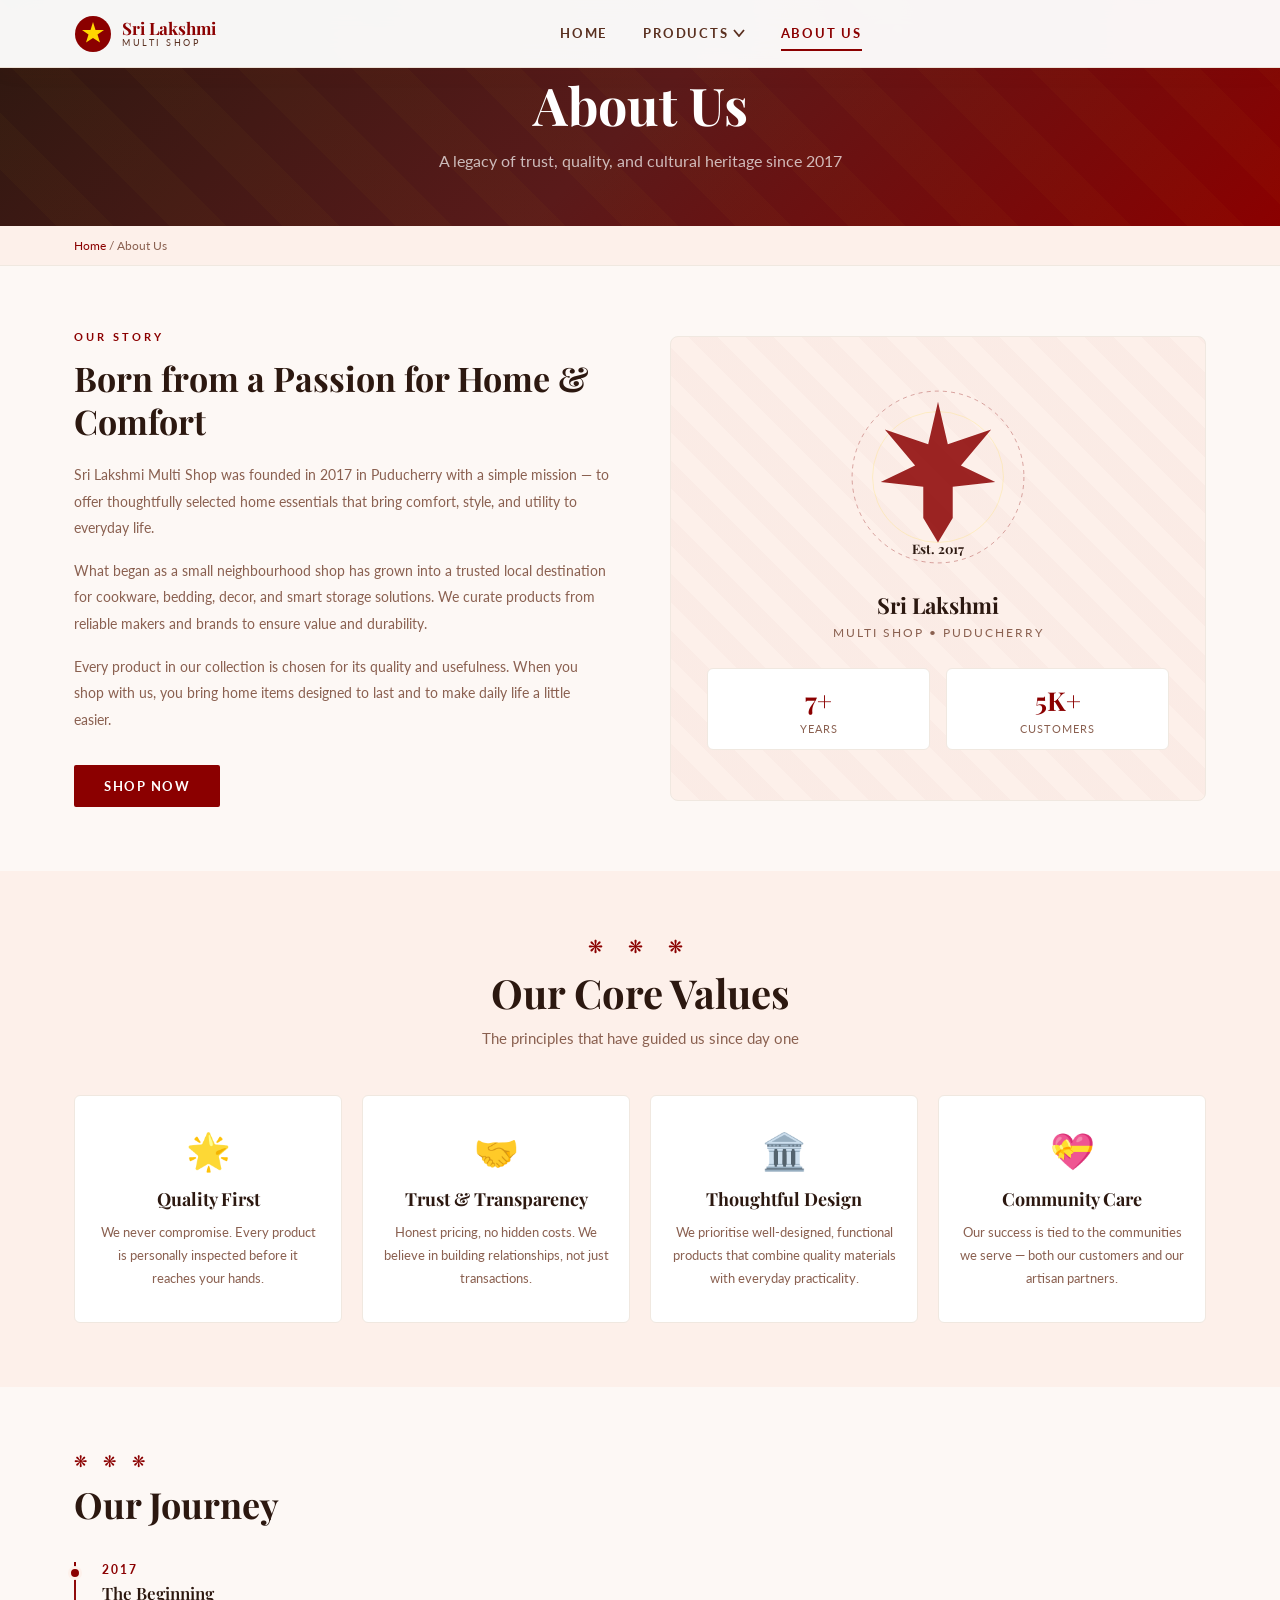
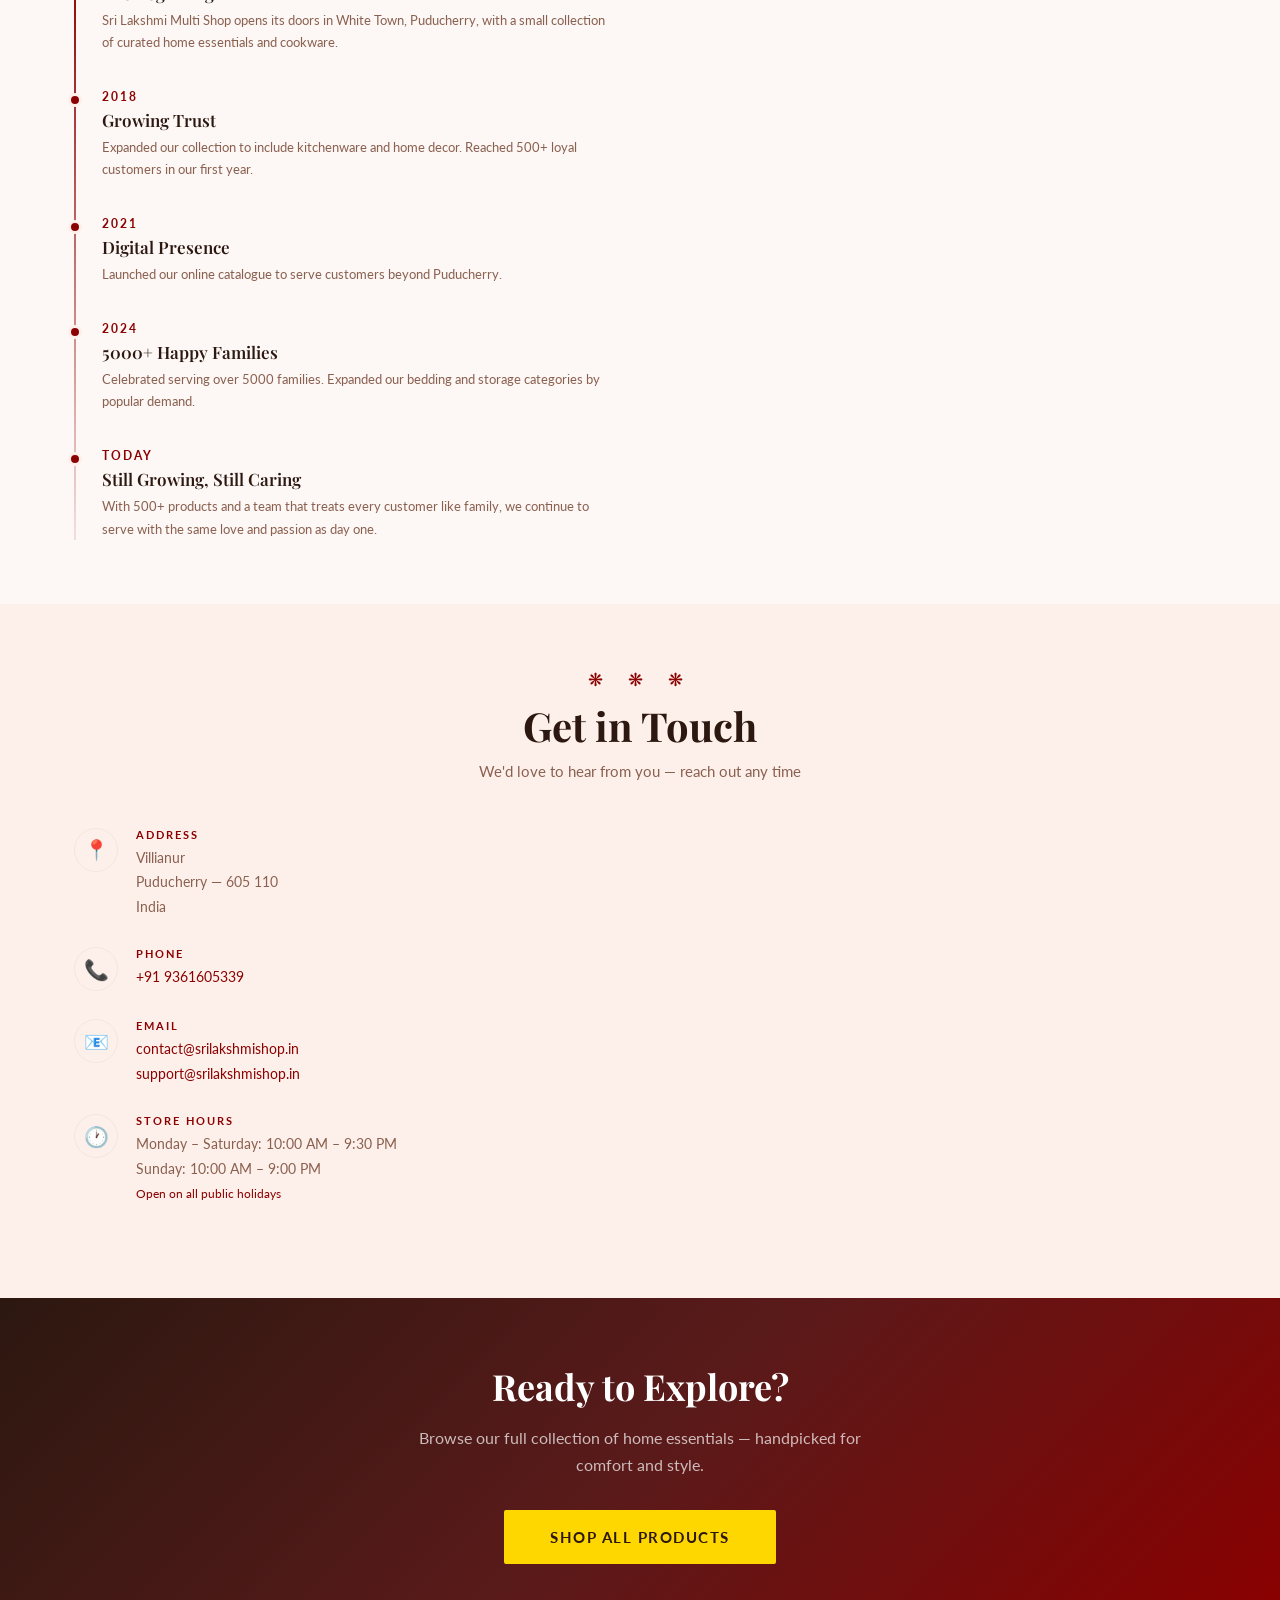
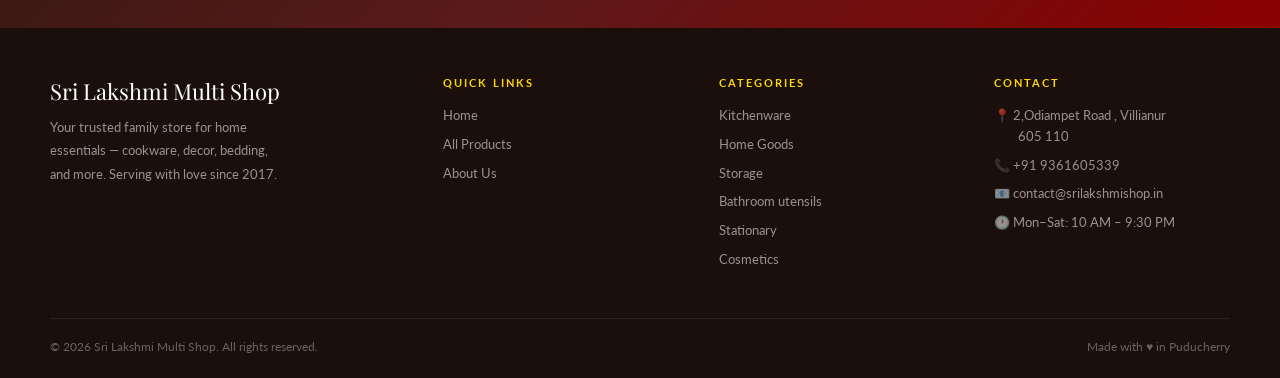
==== commit d63a34c2: "Update phone number in contact information" ====
--- a/about.html
+++ b/about.html
@@ -219,8 +219,7 @@
           <div>
             <div class="contact-info-label">Phone</div>
             <div class="contact-info-val">
-              <a href="tel:+919443012345">+91 94430 12345</a><br>
-              <a href="tel:+919443067890">+91 94430 67890</a>
+              <a href="tel:+919443067890">+91 9361605339</a>
             </div>
           </div>
         </div>
